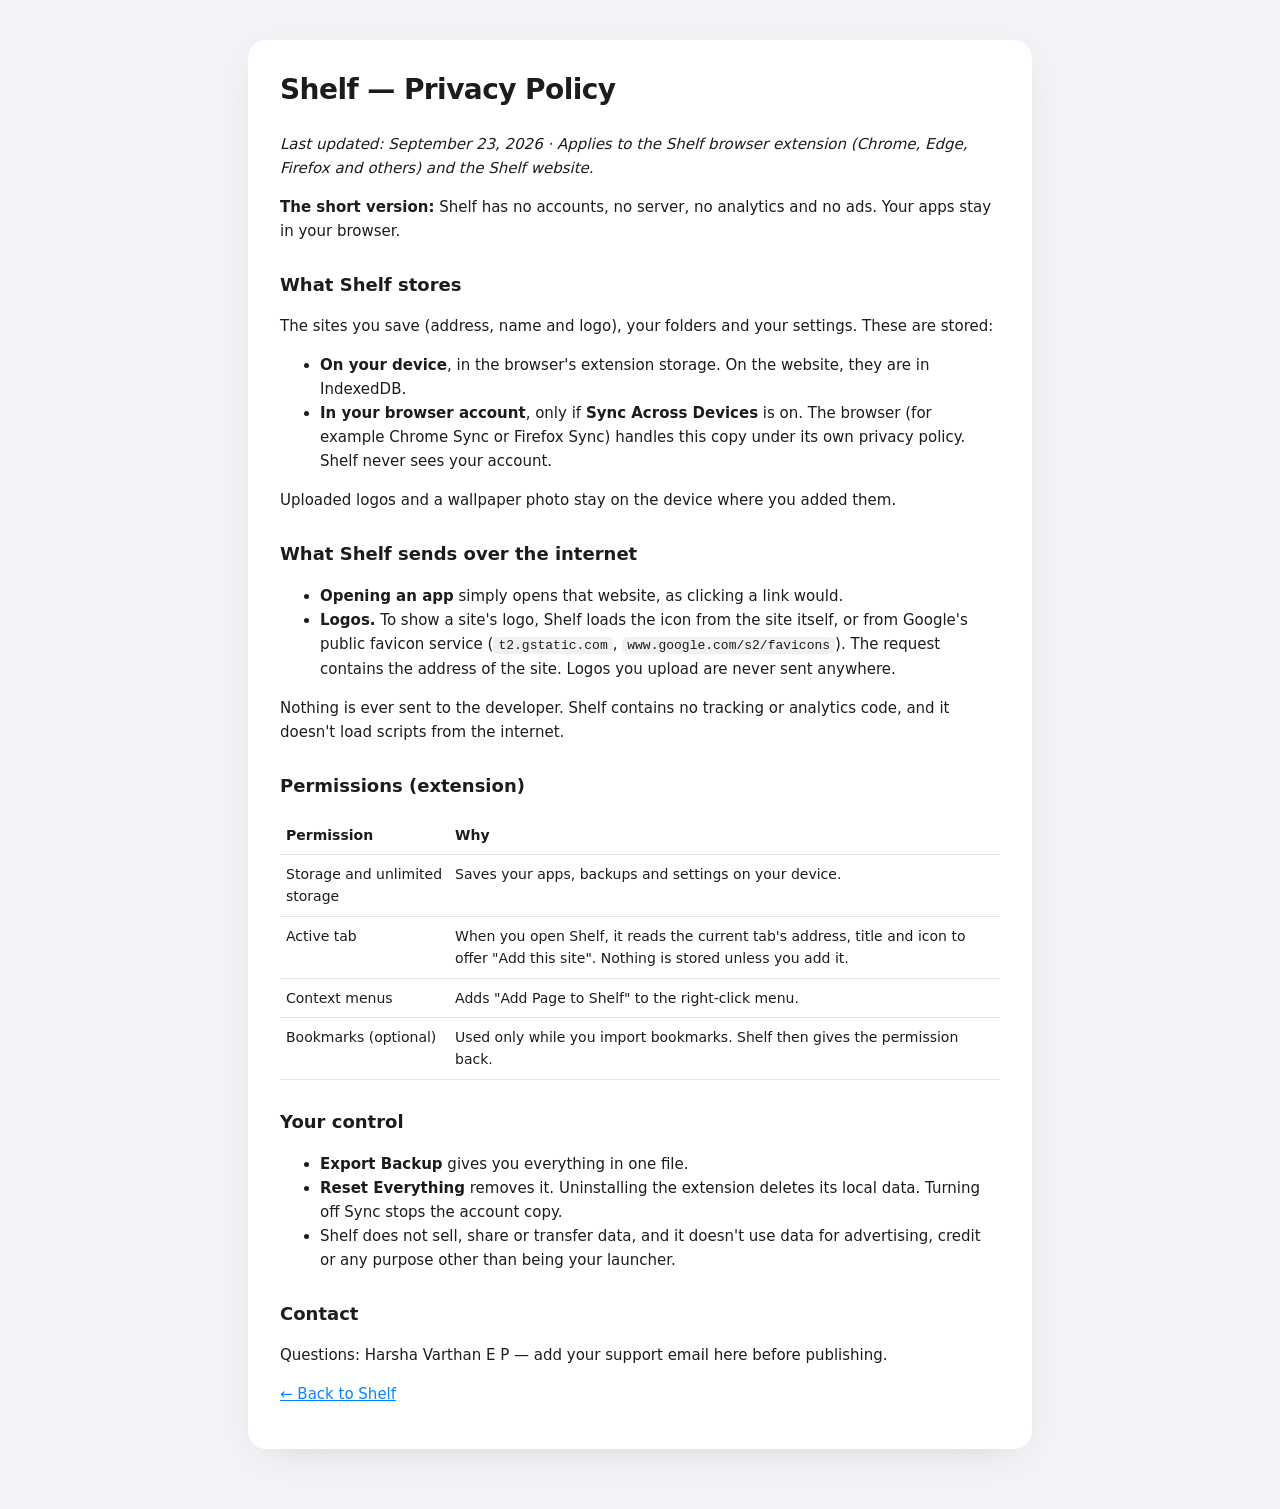
==== privacy.html @ 38f98d13 "Add files via upload" ====
<!doctype html><html lang="en"><head><meta charset="utf-8"><meta name="viewport" content="width=device-width, initial-scale=1">
<meta name="color-scheme" content="light dark"><title>Shelf — Privacy Policy</title><link rel="icon" href="icons/favicon-32.png">
<style>:root{color-scheme:light dark}body{margin:0;padding:40px 20px 60px;font:15px/1.6 -apple-system,BlinkMacSystemFont,"Segoe UI",system-ui,sans-serif;background:#F2F2F7;color:#1C1C1E}
main{max-width:720px;margin:0 auto;background:#fff;border-radius:18px;padding:28px 32px;box-shadow:0 10px 40px -20px rgba(0,0,0,.2)}
h1{font-size:28px;letter-spacing:-.02em;margin-top:0}h2{font-size:18px;margin-top:28px}table{border-collapse:collapse;width:100%;font-size:14px}
td,th{border-bottom:1px solid rgba(0,0,0,.1);padding:8px 6px;text-align:left;vertical-align:top}code{background:rgba(0,0,0,.06);padding:1px 5px;border-radius:5px;font-size:13px}
@media (prefers-color-scheme:dark){body{background:#000;color:#F5F5F7}main{background:#1C1C1E}td,th{border-color:rgba(255,255,255,.12)}code{background:rgba(255,255,255,.1)}}
a{color:#0A84FF}</style></head><body><main><h1>Shelf — Privacy Policy</h1>
<p><em>Last updated: September 23, 2026 · Applies to the Shelf browser extension (Chrome, Edge, Firefox and others) and the Shelf website.</em></p>
<p><strong>The short version:</strong> Shelf has no accounts, no server, no analytics and no ads. Your apps stay in your browser.</p>
<h2>What Shelf stores</h2>
<p>The sites you save (address, name and logo), your folders and your settings. These are stored:</p>
<ul>
<li><strong>On your device</strong>, in the browser's extension storage. On the website, they are in IndexedDB.</li>
<li><strong>In your browser account</strong>, only if <strong>Sync Across Devices</strong> is on. The browser (for example Chrome Sync or Firefox Sync) handles this copy under its own privacy policy. Shelf never sees your account.</li>
</ul>
<p>Uploaded logos and a wallpaper photo stay on the device where you added them.</p>
<h2>What Shelf sends over the internet</h2>
<ul>
<li><strong>Opening an app</strong> simply opens that website, as clicking a link would.</li>
<li><strong>Logos.</strong> To show a site's logo, Shelf loads the icon from the site itself, or from Google's public favicon service (<code>t2.gstatic.com</code>, <code>www.google.com/s2/favicons</code>). The request contains the address of the site. Logos you upload are never sent anywhere.</li>
</ul>
<p>Nothing is ever sent to the developer. Shelf contains no tracking or analytics code, and it doesn't load scripts from the internet.</p>
<h2>Permissions (extension)</h2>
<table>
<thead>
<tr>
<th>Permission</th>
<th>Why</th>
</tr>
</thead>
<tbody>
<tr>
<td>Storage and unlimited storage</td>
<td>Saves your apps, backups and settings on your device.</td>
</tr>
<tr>
<td>Active tab</td>
<td>When you open Shelf, it reads the current tab's address, title and icon to offer "Add this site". Nothing is stored unless you add it.</td>
</tr>
<tr>
<td>Context menus</td>
<td>Adds "Add Page to Shelf" to the right-click menu.</td>
</tr>
<tr>
<td>Bookmarks (optional)</td>
<td>Used only while you import bookmarks. Shelf then gives the permission back.</td>
</tr>
</tbody>
</table>
<h2>Your control</h2>
<ul>
<li><strong>Export Backup</strong> gives you everything in one file.</li>
<li><strong>Reset Everything</strong> removes it. Uninstalling the extension deletes its local data. Turning off Sync stops the account copy.</li>
<li>Shelf does not sell, share or transfer data, and it doesn't use data for advertising, credit or any purpose other than being your launcher.</li>
</ul>
<h2>Contact</h2>
<p>Questions: Harsha Varthan E P — add your support email here before publishing.</p><p><a href="mailto:harshavarthanep@gmail.com">← Back to Shelf</a></p></main></body></html>
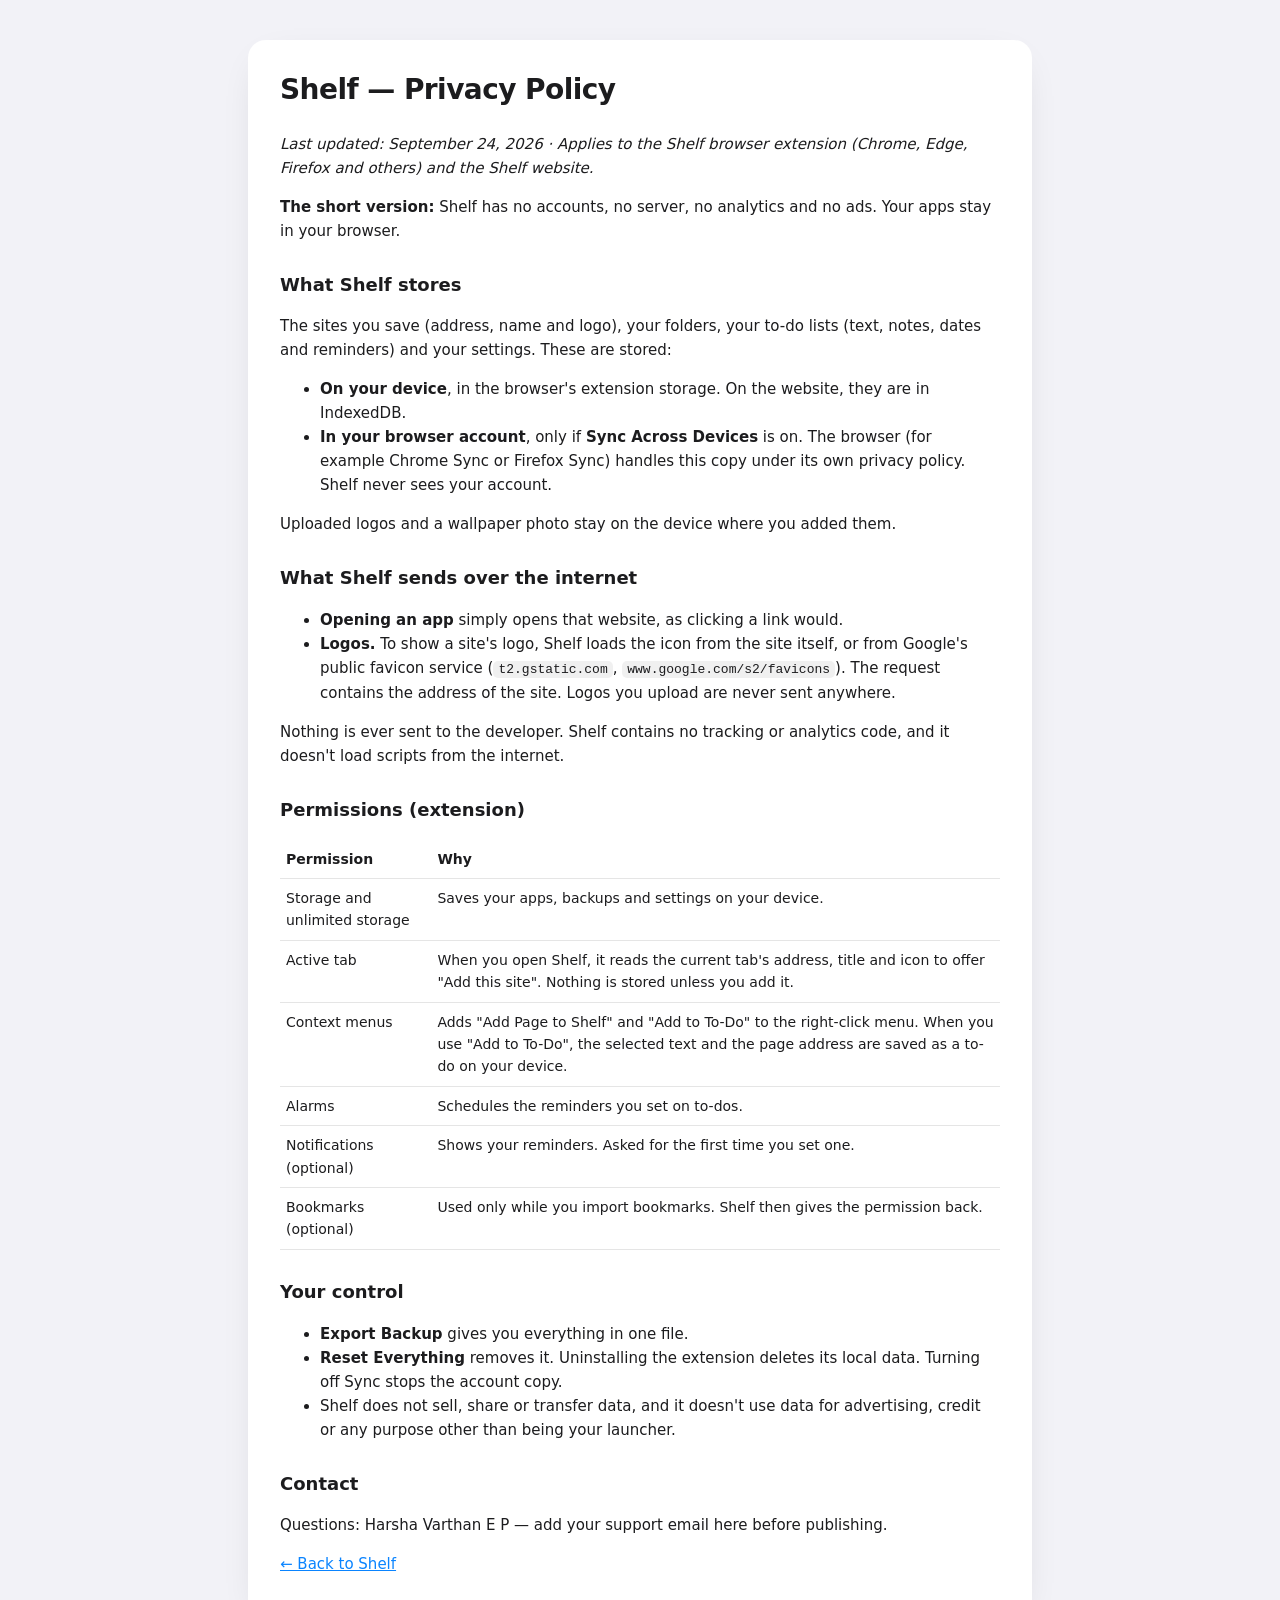
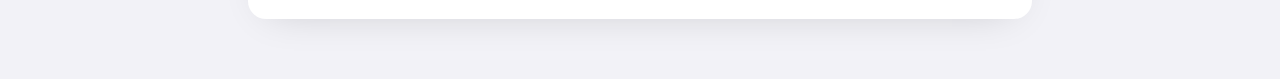
==== commit a56823c2: "Add files via upload" ====
--- a/privacy.html
+++ b/privacy.html
@@ -6,10 +6,10 @@
 td,th{border-bottom:1px solid rgba(0,0,0,.1);padding:8px 6px;text-align:left;vertical-align:top}code{background:rgba(0,0,0,.06);padding:1px 5px;border-radius:5px;font-size:13px}
 @media (prefers-color-scheme:dark){body{background:#000;color:#F5F5F7}main{background:#1C1C1E}td,th{border-color:rgba(255,255,255,.12)}code{background:rgba(255,255,255,.1)}}
 a{color:#0A84FF}</style></head><body><main><h1>Shelf — Privacy Policy</h1>
-<p><em>Last updated: September 23, 2026 · Applies to the Shelf browser extension (Chrome, Edge, Firefox and others) and the Shelf website.</em></p>
+<p><em>Last updated: September 24, 2026 · Applies to the Shelf browser extension (Chrome, Edge, Firefox and others) and the Shelf website.</em></p>
 <p><strong>The short version:</strong> Shelf has no accounts, no server, no analytics and no ads. Your apps stay in your browser.</p>
 <h2>What Shelf stores</h2>
-<p>The sites you save (address, name and logo), your folders and your settings. These are stored:</p>
+<p>The sites you save (address, name and logo), your folders, your to-do lists (text, notes, dates and reminders) and your settings. These are stored:</p>
 <ul>
 <li><strong>On your device</strong>, in the browser's extension storage. On the website, they are in IndexedDB.</li>
 <li><strong>In your browser account</strong>, only if <strong>Sync Across Devices</strong> is on. The browser (for example Chrome Sync or Firefox Sync) handles this copy under its own privacy policy. Shelf never sees your account.</li>
@@ -40,7 +40,15 @@
 </tr>
 <tr>
 <td>Context menus</td>
-<td>Adds "Add Page to Shelf" to the right-click menu.</td>
+<td>Adds "Add Page to Shelf" and "Add to To-Do" to the right-click menu. When you use "Add to To-Do", the selected text and the page address are saved as a to-do on your device.</td>
+</tr>
+<tr>
+<td>Alarms</td>
+<td>Schedules the reminders you set on to-dos.</td>
+</tr>
+<tr>
+<td>Notifications (optional)</td>
+<td>Shows your reminders. Asked for the first time you set one.</td>
 </tr>
 <tr>
 <td>Bookmarks (optional)</td>
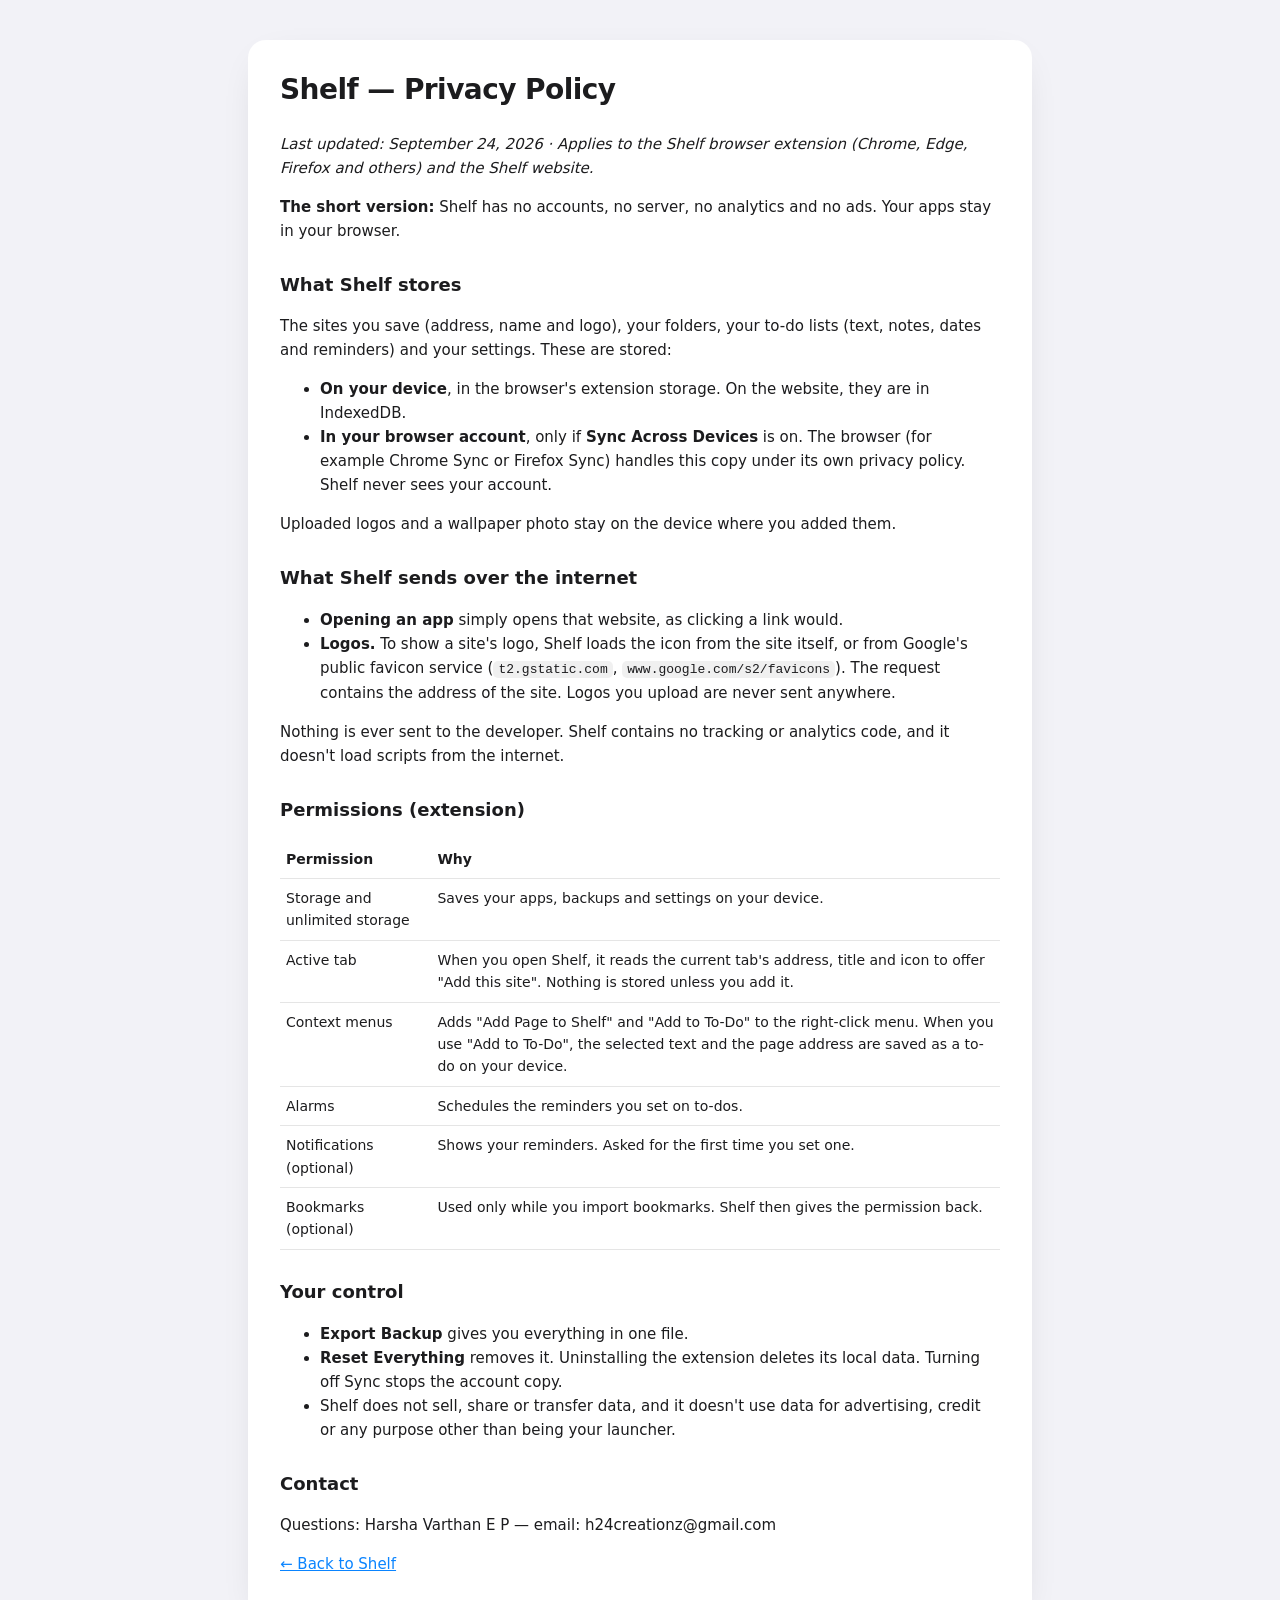
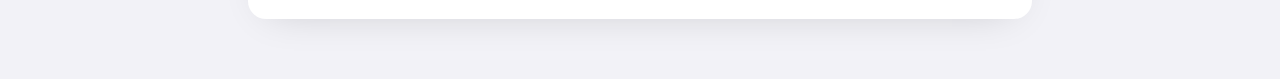
==== commit 39d5a40a: "Update privacy.html" ====
--- a/privacy.html
+++ b/privacy.html
@@ -63,4 +63,4 @@
 <li>Shelf does not sell, share or transfer data, and it doesn't use data for advertising, credit or any purpose other than being your launcher.</li>
 </ul>
 <h2>Contact</h2>
-<p>Questions: Harsha Varthan E P — add your support email here before publishing.</p><p><a href="mailto:harshavarthanep@gmail.com">← Back to Shelf</a></p></main></body></html>+<p>Questions: Harsha Varthan E P — email: h24creationz@gmail.com</p><p><a href="./">← Back to Shelf</a></p></main></body></html>
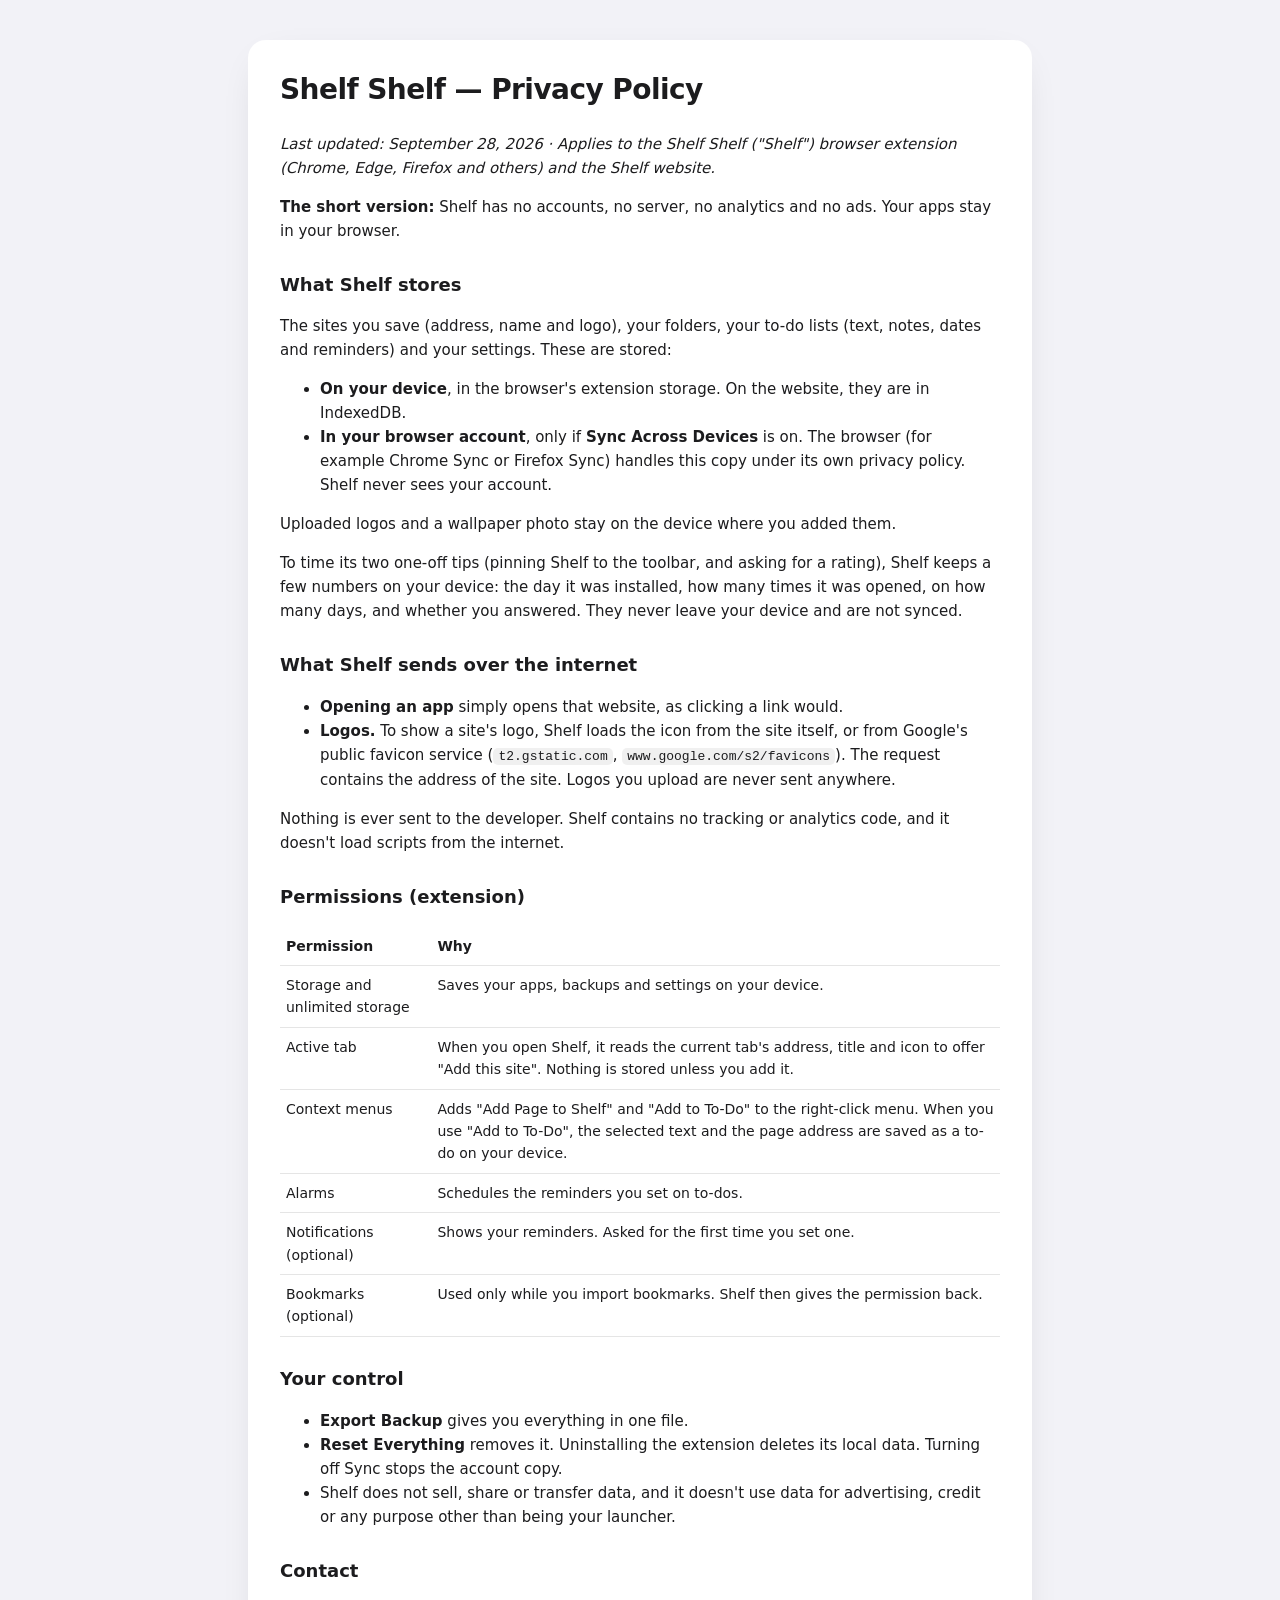
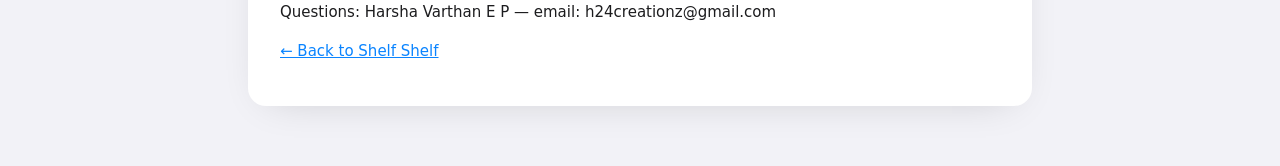
==== commit f7c05d99: "Add files via upload" ====
--- a/privacy.html
+++ b/privacy.html
@@ -1,12 +1,12 @@
 <!doctype html><html lang="en"><head><meta charset="utf-8"><meta name="viewport" content="width=device-width, initial-scale=1">
-<meta name="color-scheme" content="light dark"><title>Shelf — Privacy Policy</title><link rel="icon" href="icons/favicon-32.png">
+<meta name="color-scheme" content="light dark"><title>Shelf Shelf — Privacy Policy</title><link rel="icon" href="icons/favicon-32.png">
 <style>:root{color-scheme:light dark}body{margin:0;padding:40px 20px 60px;font:15px/1.6 -apple-system,BlinkMacSystemFont,"Segoe UI",system-ui,sans-serif;background:#F2F2F7;color:#1C1C1E}
 main{max-width:720px;margin:0 auto;background:#fff;border-radius:18px;padding:28px 32px;box-shadow:0 10px 40px -20px rgba(0,0,0,.2)}
 h1{font-size:28px;letter-spacing:-.02em;margin-top:0}h2{font-size:18px;margin-top:28px}table{border-collapse:collapse;width:100%;font-size:14px}
 td,th{border-bottom:1px solid rgba(0,0,0,.1);padding:8px 6px;text-align:left;vertical-align:top}code{background:rgba(0,0,0,.06);padding:1px 5px;border-radius:5px;font-size:13px}
 @media (prefers-color-scheme:dark){body{background:#000;color:#F5F5F7}main{background:#1C1C1E}td,th{border-color:rgba(255,255,255,.12)}code{background:rgba(255,255,255,.1)}}
-a{color:#0A84FF}</style></head><body><main><h1>Shelf — Privacy Policy</h1>
-<p><em>Last updated: September 24, 2026 · Applies to the Shelf browser extension (Chrome, Edge, Firefox and others) and the Shelf website.</em></p>
+a{color:#0A84FF}</style></head><body><main><h1>Shelf Shelf — Privacy Policy</h1>
+<p><em>Last updated: September 28, 2026 · Applies to the Shelf Shelf ("Shelf") browser extension (Chrome, Edge, Firefox and others) and the Shelf website.</em></p>
 <p><strong>The short version:</strong> Shelf has no accounts, no server, no analytics and no ads. Your apps stay in your browser.</p>
 <h2>What Shelf stores</h2>
 <p>The sites you save (address, name and logo), your folders, your to-do lists (text, notes, dates and reminders) and your settings. These are stored:</p>
@@ -15,6 +15,7 @@
 <li><strong>In your browser account</strong>, only if <strong>Sync Across Devices</strong> is on. The browser (for example Chrome Sync or Firefox Sync) handles this copy under its own privacy policy. Shelf never sees your account.</li>
 </ul>
 <p>Uploaded logos and a wallpaper photo stay on the device where you added them.</p>
+<p>To time its two one-off tips (pinning Shelf to the toolbar, and asking for a rating), Shelf keeps a few numbers on your device: the day it was installed, how many times it was opened, on how many days, and whether you answered. They never leave your device and are not synced.</p>
 <h2>What Shelf sends over the internet</h2>
 <ul>
 <li><strong>Opening an app</strong> simply opens that website, as clicking a link would.</li>
@@ -63,4 +64,4 @@
 <li>Shelf does not sell, share or transfer data, and it doesn't use data for advertising, credit or any purpose other than being your launcher.</li>
 </ul>
 <h2>Contact</h2>
-<p>Questions: Harsha Varthan E P — email: h24creationz@gmail.com</p><p><a href="./">← Back to Shelf</a></p></main></body></html>
+<p>Questions: Harsha Varthan E P — email: h24creationz@gmail.com</p><p><a href="./">← Back to Shelf Shelf</a></p></main></body></html>
